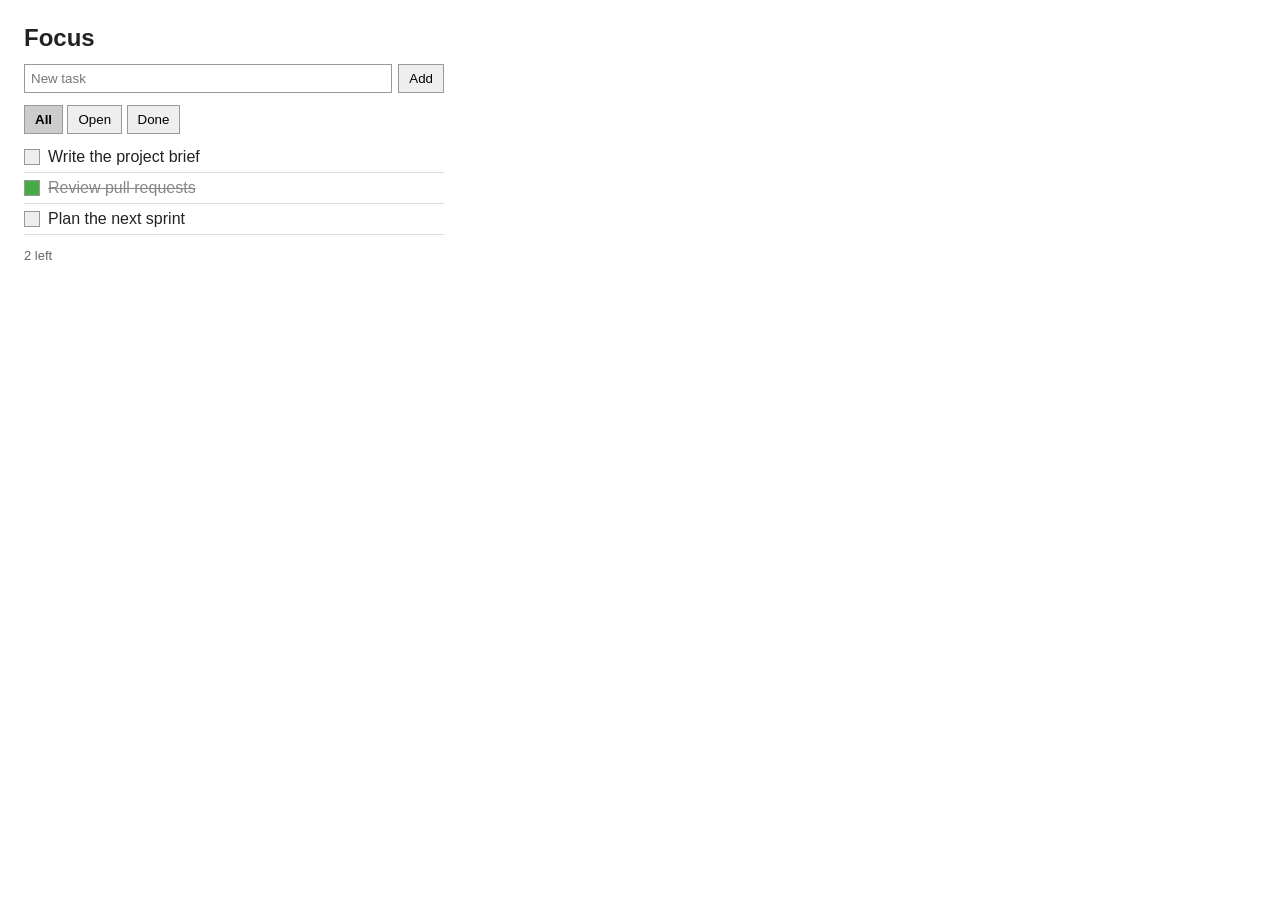
==== examples/task-board/before/index.html @ 226e31bb "docs: app de exemplo com antes e depois e DESIGN.md" ====
<!doctype html>
<html lang="en">
<head>
	<meta charset="utf-8">
	<meta name="viewport" content="width=device-width, initial-scale=1">
	<title>Focus</title>
	<link rel="stylesheet" href="style.css">
</head>
<body>
	<h1>Focus</h1>
	<form id="add">
		<input id="new" placeholder="New task" autocomplete="off">
		<button>Add</button>
	</form>
	<div class="filters">
		<button data-filter="all">All</button>
		<button data-filter="open">Open</button>
		<button data-filter="done">Done</button>
	</div>
	<ul id="list"></ul>
	<p id="count"></p>
	<script src="app.js"></script>
</body>
</html>
---- examples/task-board/before/style.css ----
body { font-family: Arial, sans-serif; max-width: 420px; margin: 24px; background: #fff; color: #222; }
h1 { font-size: 24px; margin: 0 0 12px; }
form { display: flex; gap: 6px; margin-bottom: 12px; }
input { flex: 1; padding: 6px; border: 1px solid #999; }
button { padding: 6px 10px; border: 1px solid #999; background: #eee; cursor: pointer; }
.filters { margin-bottom: 8px; }
.filters button.active { background: #ccc; font-weight: bold; }
ul { list-style: none; padding: 0; margin: 0; }
.task { display: flex; align-items: center; gap: 8px; padding: 6px 0; border-bottom: 1px solid #ddd; cursor: pointer; }
.task.done span { text-decoration: line-through; color: #888; }
.check { width: 16px; height: 16px; padding: 0; }
.task.done .check { background: #4a4; }
#count { color: #666; font-size: 13px; }
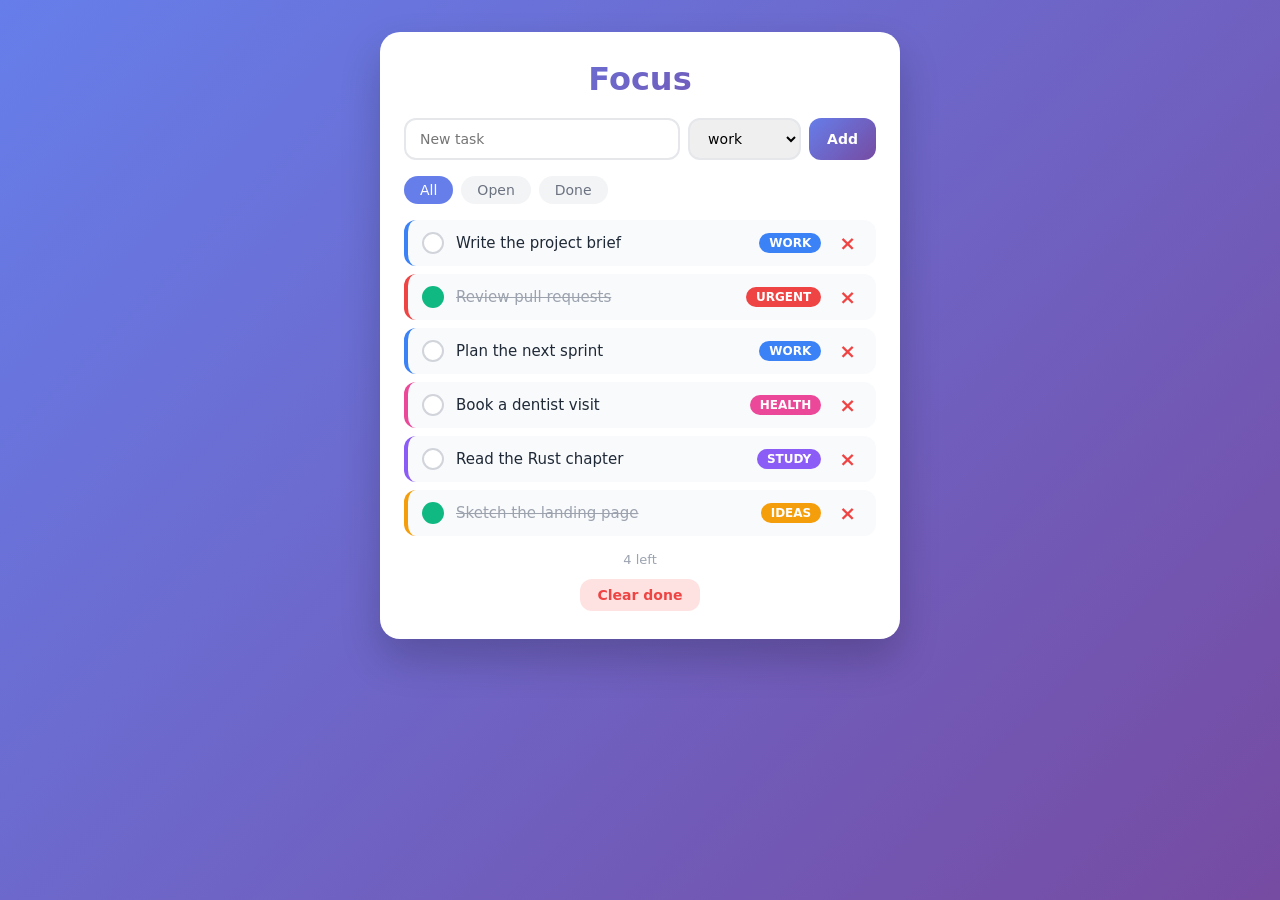
==== commit 9766faa2: "docs: exemplo passa a todo list completa com tags coloridas no antes e glass sobrio no depois" ====
--- a/examples/task-board/before/index.html
+++ b/examples/task-board/before/index.html
@@ -10,6 +10,7 @@
 	<h1>Focus</h1>
 	<form id="add">
 		<input id="new" placeholder="New task" autocomplete="off">
+		<select id="tag" aria-label="Tag"></select>
 		<button>Add</button>
 	</form>
 	<div class="filters">
@@ -19,6 +20,7 @@
 	</div>
 	<ul id="list"></ul>
 	<p id="count"></p>
+	<button id="clear" type="button">Clear done</button>
 	<script src="app.js"></script>
 </body>
 </html>
--- a/examples/task-board/before/style.css
+++ b/examples/task-board/before/style.css
@@ -1,13 +1,33 @@
-body { font-family: Arial, sans-serif; max-width: 420px; margin: 24px; background: #fff; color: #222; }
-h1 { font-size: 24px; margin: 0 0 12px; }
-form { display: flex; gap: 6px; margin-bottom: 12px; }
-input { flex: 1; padding: 6px; border: 1px solid #999; }
-button { padding: 6px 10px; border: 1px solid #999; background: #eee; cursor: pointer; }
-.filters { margin-bottom: 8px; }
-.filters button.active { background: #ccc; font-weight: bold; }
-ul { list-style: none; padding: 0; margin: 0; }
-.task { display: flex; align-items: center; gap: 8px; padding: 6px 0; border-bottom: 1px solid #ddd; cursor: pointer; }
-.task.done span { text-decoration: line-through; color: #888; }
-.check { width: 16px; height: 16px; padding: 0; }
-.task.done .check { background: #4a4; }
-#count { color: #666; font-size: 13px; }
+* { box-sizing: border-box; }
+html { min-height: 100%; background: linear-gradient(135deg, #667eea 0%, #764ba2 100%); }
+body { max-width: 520px; margin: 32px auto; padding: 28px 24px; background: #fff; border-radius: 20px; box-shadow: 0 20px 40px rgba(0, 0, 0, 0.2); font-family: Inter, system-ui, sans-serif; color: #1f2937; }
+h1 { margin: 0 0 20px; font-size: 32px; text-align: center; background: linear-gradient(135deg, #667eea, #764ba2); -webkit-background-clip: text; background-clip: text; color: transparent; }
+form { display: flex; gap: 8px; margin-bottom: 16px; }
+input, select { padding: 10px 14px; border: 2px solid #e5e7eb; border-radius: 12px; font: inherit; font-size: 14px; }
+input { flex: 1; min-width: 0; }
+button { padding: 10px 18px; border: 0; border-radius: 12px; background: linear-gradient(135deg, #667eea, #764ba2); color: #fff; font: inherit; font-size: 14px; font-weight: 600; cursor: pointer; }
+.filters { display: flex; gap: 8px; margin-bottom: 16px; }
+.filters button { padding: 6px 16px; border-radius: 999px; background: #f3f4f6; color: #6b7280; font-weight: 500; }
+.filters button.active { background: #667eea; color: #fff; }
+ul { list-style: none; margin: 0; padding: 0; }
+.task { display: flex; align-items: center; gap: 12px; padding: 12px 14px; margin-bottom: 8px; background: #f9fafb; border-left: 4px solid #667eea; border-radius: 12px; cursor: pointer; }
+.text { flex: 1; font-size: 15px; }
+.task.done .text { text-decoration: line-through; color: #9ca3af; }
+.check { width: 22px; height: 22px; padding: 0; border: 2px solid #d1d5db; border-radius: 50%; background: #fff; }
+.task.done .check { border-color: #10b981; background: #10b981; }
+.tag { padding: 3px 10px; border-radius: 999px; color: #fff; font-size: 12px; font-weight: 600; text-transform: uppercase; }
+.tag-work { background: #3b82f6; }
+.tag-personal { background: #10b981; }
+.tag-urgent { background: #ef4444; }
+.tag-ideas { background: #f59e0b; }
+.tag-health { background: #ec4899; }
+.tag-study { background: #8b5cf6; }
+.task:has(.tag-work) { border-left-color: #3b82f6; }
+.task:has(.tag-personal) { border-left-color: #10b981; }
+.task:has(.tag-urgent) { border-left-color: #ef4444; }
+.task:has(.tag-ideas) { border-left-color: #f59e0b; }
+.task:has(.tag-health) { border-left-color: #ec4899; }
+.task:has(.tag-study) { border-left-color: #8b5cf6; }
+.del { padding: 0 6px; background: none; color: #ef4444; font-size: 20px; line-height: 1; }
+#count { margin: 16px 0 12px; color: #9ca3af; font-size: 13px; text-align: center; }
+#clear { display: block; margin: 0 auto; padding: 8px 18px; background: #fee2e2; color: #ef4444; }
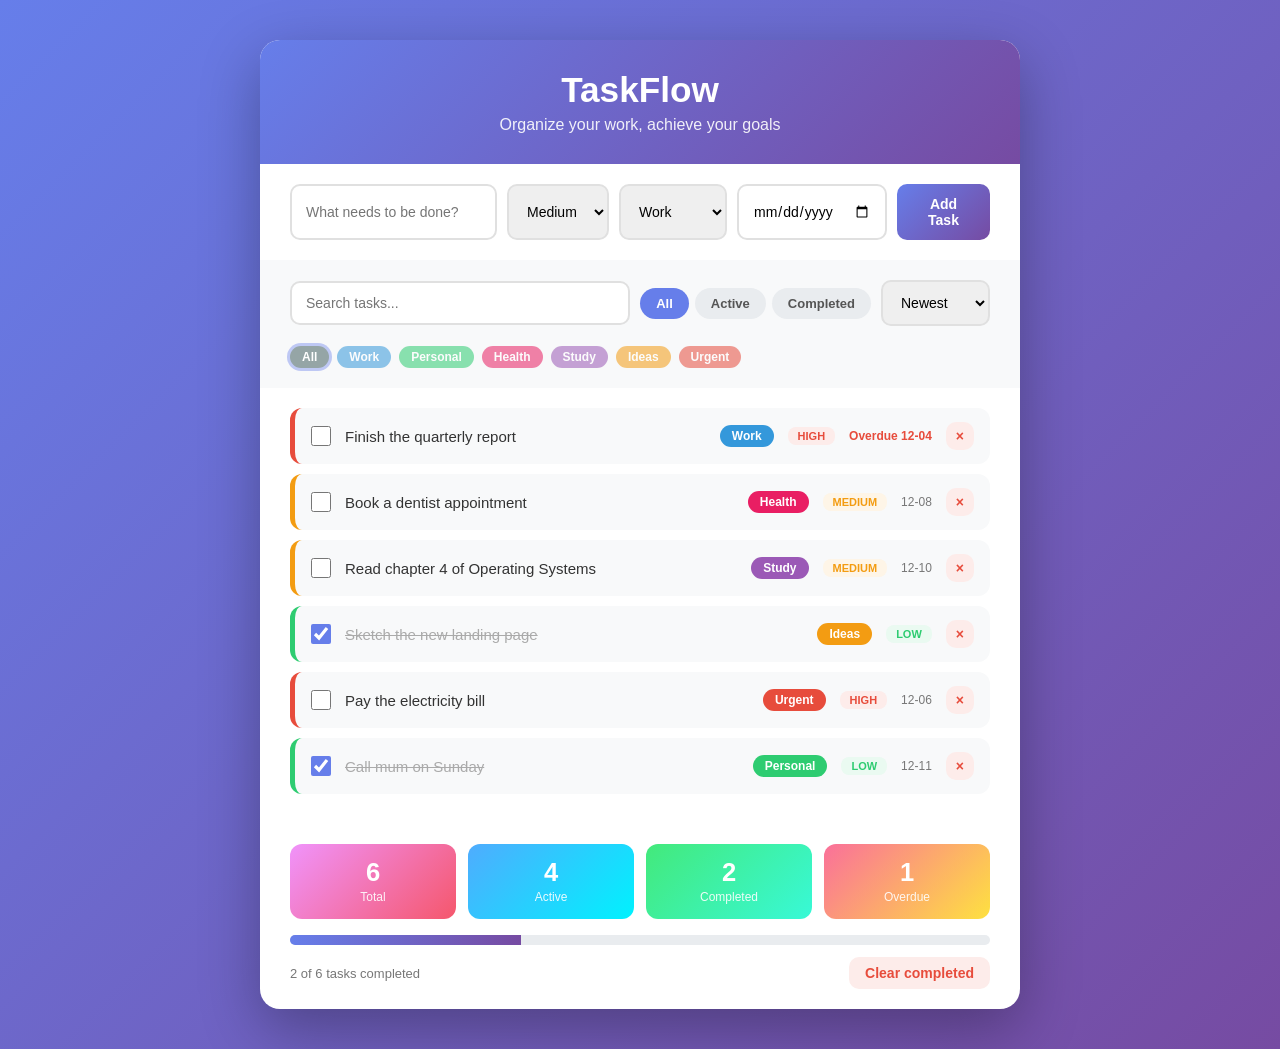
==== commit 24e5f9ea: "docs: exemplo recomeca com app TaskFlow gerada com o estilo padrao de IA (antes)" ====
--- a/examples/task-board/before/index.html
+++ b/examples/task-board/before/index.html
@@ -1,26 +1,196 @@
 <!doctype html>
 <html lang="en">
 <head>
-	<meta charset="utf-8">
-	<meta name="viewport" content="width=device-width, initial-scale=1">
-	<title>Focus</title>
-	<link rel="stylesheet" href="style.css">
+<meta charset="utf-8">
+<meta name="viewport" content="width=device-width, initial-scale=1">
+<title>TaskFlow</title>
+<style>
+* { box-sizing: border-box; margin: 0; padding: 0; }
+body { font-family: 'Inter', -apple-system, BlinkMacSystemFont, 'Segoe UI', sans-serif; background: linear-gradient(135deg, #667eea 0%, #764ba2 100%); min-height: 100vh; padding: 40px 20px; color: #333; }
+.container { max-width: 760px; margin: 0 auto; background: #fff; border-radius: 20px; box-shadow: 0 20px 60px rgba(0, 0, 0, 0.3); overflow: hidden; }
+.header { background: linear-gradient(135deg, #667eea, #764ba2); color: #fff; padding: 30px; text-align: center; }
+.header h1 { font-size: 2.2rem; margin-bottom: 6px; }
+.header p { opacity: 0.9; }
+.section { padding: 20px 30px; }
+.add-form { display: grid; grid-template-columns: 1fr auto auto auto auto; gap: 10px; }
+input, select { padding: 12px 14px; border: 2px solid #e0e0e0; border-radius: 10px; font-size: 14px; font-family: inherit; }
+input:focus, select:focus { outline: none; border-color: #667eea; }
+button { padding: 12px 22px; border: none; border-radius: 10px; background: linear-gradient(135deg, #667eea, #764ba2); color: #fff; font-weight: 600; font-size: 14px; cursor: pointer; transition: transform 0.2s; }
+button:hover { transform: translateY(-2px); }
+.controls { display: flex; gap: 10px; flex-wrap: wrap; align-items: center; background: #f8f9fa; }
+.controls input { flex: 1; min-width: 160px; }
+.pills { display: flex; gap: 6px; }
+.pill { padding: 8px 16px; border-radius: 20px; background: #e9ecef; color: #555; font-size: 13px; }
+.pill.active { background: #667eea; color: #fff; }
+.tag-filters { display: flex; gap: 8px; flex-wrap: wrap; padding-top: 0; background: #f8f9fa; }
+.tag { padding: 4px 12px; border-radius: 12px; font-size: 12px; font-weight: 600; color: #fff; text-transform: capitalize; }
+.tag.work { background: #3498db; }
+.tag.personal { background: #2ecc71; }
+.tag.health { background: #e91e63; }
+.tag.study { background: #9b59b6; }
+.tag.ideas { background: #f39c12; }
+.tag.urgent { background: #e74c3c; }
+.tag.all { background: #95a5a6; }
+.tag-filters .tag { cursor: pointer; opacity: 0.55; }
+.tag-filters .tag.active { opacity: 1; box-shadow: 0 0 0 3px rgba(102, 126, 234, 0.4); }
+.list { list-style: none; }
+.item { display: flex; align-items: center; gap: 14px; padding: 14px 16px; margin-bottom: 10px; background: #f8f9fa; border-left: 5px solid #ccc; border-radius: 12px; transition: transform 0.2s, box-shadow 0.2s; }
+.item:hover { transform: translateX(4px); box-shadow: 0 4px 12px rgba(0, 0, 0, 0.1); }
+.item.high { border-left-color: #e74c3c; }
+.item.medium { border-left-color: #f39c12; }
+.item.low { border-left-color: #2ecc71; }
+.item input[type=checkbox] { width: 20px; height: 20px; accent-color: #667eea; }
+.title { flex: 1; font-size: 15px; font-weight: 500; }
+.item.done .title { text-decoration: line-through; color: #aaa; }
+.due { font-size: 12px; color: #777; }
+.due.overdue { color: #e74c3c; font-weight: 700; }
+.badge { padding: 3px 10px; border-radius: 8px; font-size: 11px; font-weight: 700; text-transform: uppercase; }
+.badge.high { background: #fdecea; color: #e74c3c; }
+.badge.medium { background: #fef5e7; color: #f39c12; }
+.badge.low { background: #eafaf1; color: #2ecc71; }
+.del { padding: 6px 10px; background: #fdecea; color: #e74c3c; }
+.empty { text-align: center; padding: 40px; color: #999; }
+.stats { display: grid; grid-template-columns: repeat(4, 1fr); gap: 12px; text-align: center; }
+.stat { padding: 14px; border-radius: 12px; background: linear-gradient(135deg, #f093fb, #f5576c); color: #fff; }
+.stat:nth-child(2) { background: linear-gradient(135deg, #4facfe, #00f2fe); }
+.stat:nth-child(3) { background: linear-gradient(135deg, #43e97b, #38f9d7); }
+.stat:nth-child(4) { background: linear-gradient(135deg, #fa709a, #fee140); }
+.stat b { display: block; font-size: 1.6rem; }
+.stat span { font-size: 12px; opacity: 0.9; }
+.progress { height: 10px; border-radius: 5px; background: #e9ecef; margin: 16px 0 12px; overflow: hidden; }
+.progress div { height: 100%; width: 0; background: linear-gradient(90deg, #667eea, #764ba2); transition: width 0.4s; }
+.footer { display: flex; justify-content: space-between; align-items: center; font-size: 13px; color: #777; }
+.clear { background: #fdecea; color: #e74c3c; padding: 8px 16px; }
+@media (max-width: 640px) { .add-form { grid-template-columns: 1fr 1fr; } .add-form input:first-child { grid-column: 1 / -1; } .stats { grid-template-columns: 1fr 1fr; } }
+</style>
 </head>
 <body>
-	<h1>Focus</h1>
-	<form id="add">
-		<input id="new" placeholder="New task" autocomplete="off">
-		<select id="tag" aria-label="Tag"></select>
-		<button>Add</button>
-	</form>
-	<div class="filters">
-		<button data-filter="all">All</button>
-		<button data-filter="open">Open</button>
-		<button data-filter="done">Done</button>
-	</div>
-	<ul id="list"></ul>
-	<p id="count"></p>
-	<button id="clear" type="button">Clear done</button>
-	<script src="app.js"></script>
+<div class="container">
+  <div class="header">
+    <h1>TaskFlow</h1>
+    <p>Organize your work, achieve your goals</p>
+  </div>
+
+  <form class="section add-form" id="addForm">
+    <input id="title" placeholder="What needs to be done?" autocomplete="off" required>
+    <select id="priority"><option value="low">Low</option><option value="medium" selected>Medium</option><option value="high">High</option></select>
+    <select id="tag"></select>
+    <input id="due" type="date">
+    <button>Add Task</button>
+  </form>
+
+  <div class="section controls">
+    <input id="search" placeholder="Search tasks...">
+    <div class="pills" id="statusFilters">
+      <button type="button" class="pill active" data-status="all">All</button>
+      <button type="button" class="pill" data-status="active">Active</button>
+      <button type="button" class="pill" data-status="done">Completed</button>
+    </div>
+    <select id="sort"><option value="created">Newest</option><option value="due">Due date</option><option value="priority">Priority</option></select>
+  </div>
+  <div class="section tag-filters" id="tagFilters"></div>
+
+  <div class="section"><ul class="list" id="list"></ul></div>
+
+  <div class="section">
+    <div class="stats">
+      <div class="stat"><b id="sTotal">0</b><span>Total</span></div>
+      <div class="stat"><b id="sActive">0</b><span>Active</span></div>
+      <div class="stat"><b id="sDone">0</b><span>Completed</span></div>
+      <div class="stat"><b id="sLate">0</b><span>Overdue</span></div>
+    </div>
+    <div class="progress"><div id="bar"></div></div>
+    <div class="footer"><span id="summary"></span><button class="clear" id="clear">Clear completed</button></div>
+  </div>
+</div>
+
+<script>
+const TAGS = ['work', 'personal', 'health', 'study', 'ideas', 'urgent'];
+const RANK = { high: 0, medium: 1, low: 2 };
+const KEY = 'taskflow.v1';
+const $ = (s) => document.querySelector(s);
+const esc = (t) => t.replace(/[&<>"]/g, (c) => ({ '&': '&amp;', '<': '&lt;', '>': '&gt;', '"': '&quot;' })[c]);
+const day = (n) => new Date(Date.now() + n * 864e5).toISOString().slice(0, 10);
+
+let tasks = JSON.parse(localStorage.getItem(KEY) || 'null') || [
+  { id: 1, title: 'Finish the quarterly report', priority: 'high', tag: 'work', due: day(-1), done: false, createdAt: 6 },
+  { id: 2, title: 'Book a dentist appointment', priority: 'medium', tag: 'health', due: day(3), done: false, createdAt: 5 },
+  { id: 3, title: 'Read chapter 4 of Operating Systems', priority: 'medium', tag: 'study', due: day(5), done: false, createdAt: 4 },
+  { id: 4, title: 'Sketch the new landing page', priority: 'low', tag: 'ideas', due: '', done: true, createdAt: 3 },
+  { id: 5, title: 'Pay the electricity bill', priority: 'high', tag: 'urgent', due: day(1), done: false, createdAt: 2 },
+  { id: 6, title: 'Call mum on Sunday', priority: 'low', tag: 'personal', due: day(6), done: true, createdAt: 1 }
+];
+let status = 'all', tagFilter = 'all';
+
+const save = () => localStorage.setItem(KEY, JSON.stringify(tasks));
+const overdue = (t) => !t.done && t.due && t.due < day(0);
+
+$('#tag').innerHTML = TAGS.map((t) => `<option value="${t}">${t[0].toUpperCase() + t.slice(1)}</option>`).join('');
+$('#tagFilters').innerHTML = ['all', ...TAGS].map((t) => `<span class="tag ${t}" data-tag="${t}">${t}</span>`).join('');
+
+function render() {
+  const q = $('#search').value.trim().toLowerCase();
+  const sort = $('#sort').value;
+  const shown = tasks
+    .filter((t) => status === 'all' || (status === 'done') === t.done)
+    .filter((t) => tagFilter === 'all' || t.tag === tagFilter)
+    .filter((t) => t.title.toLowerCase().includes(q))
+    .sort((a, b) => sort === 'priority' ? RANK[a.priority] - RANK[b.priority]
+      : sort === 'due' ? (a.due || '9').localeCompare(b.due || '9')
+      : b.createdAt - a.createdAt);
+
+  $('#list').innerHTML = shown.length ? shown.map((t) => `
+    <li class="item ${t.priority}${t.done ? ' done' : ''}" data-id="${t.id}">
+      <input type="checkbox" ${t.done ? 'checked' : ''} aria-label="Toggle">
+      <span class="title">${esc(t.title)}</span>
+      <span class="tag ${t.tag}">${t.tag}</span>
+      <span class="badge ${t.priority}">${t.priority}</span>
+      ${t.due ? `<span class="due${overdue(t) ? ' overdue' : ''}">${overdue(t) ? 'Overdue ' : ''}${t.due.slice(5)}</span>` : ''}
+      <button class="del" aria-label="Delete">&times;</button>
+    </li>`).join('') : '<li class="empty">No tasks match. Nice and clear!</li>';
+
+  document.querySelectorAll('#statusFilters .pill').forEach((b) => b.classList.toggle('active', b.dataset.status === status));
+  document.querySelectorAll('#tagFilters .tag').forEach((b) => b.classList.toggle('active', b.dataset.tag === tagFilter));
+
+  const done = tasks.filter((t) => t.done).length;
+  $('#sTotal').textContent = tasks.length;
+  $('#sActive').textContent = tasks.length - done;
+  $('#sDone').textContent = done;
+  $('#sLate').textContent = tasks.filter(overdue).length;
+  $('#bar').style.width = (tasks.length ? Math.round((done / tasks.length) * 100) : 0) + '%';
+  $('#summary').textContent = `${done} of ${tasks.length} tasks completed`;
+}
+
+$('#addForm').addEventListener('submit', (e) => {
+  e.preventDefault();
+  const title = $('#title').value.trim();
+  if (!title) return;
+  tasks.push({ id: Date.now(), title, priority: $('#priority').value, tag: $('#tag').value, due: $('#due').value, done: false, createdAt: Date.now() });
+  e.target.reset();
+  save(); render();
+});
+$('#list').addEventListener('click', (e) => {
+  const li = e.target.closest('.item');
+  if (!li) return;
+  const t = tasks.find((x) => x.id == li.dataset.id);
+  if (e.target.closest('.del')) tasks = tasks.filter((x) => x !== t);
+  else if (e.target.type === 'checkbox') t.done = !t.done;
+  else return;
+  save(); render();
+});
+$('#list').addEventListener('dblclick', (e) => {
+  const title = e.target.closest('.title');
+  if (!title) return;
+  const t = tasks.find((x) => x.id == title.parentElement.dataset.id);
+  const next = prompt('Edit task', t.title);
+  if (next && next.trim()) { t.title = next.trim(); save(); render(); }
+});
+$('#statusFilters').addEventListener('click', (e) => { if (e.target.dataset.status) { status = e.target.dataset.status; render(); } });
+$('#tagFilters').addEventListener('click', (e) => { if (e.target.dataset.tag) { tagFilter = e.target.dataset.tag; render(); } });
+$('#search').addEventListener('input', render);
+$('#sort').addEventListener('change', render);
+$('#clear').addEventListener('click', () => { tasks = tasks.filter((t) => !t.done); save(); render(); });
+render();
+</script>
 </body>
 </html>
